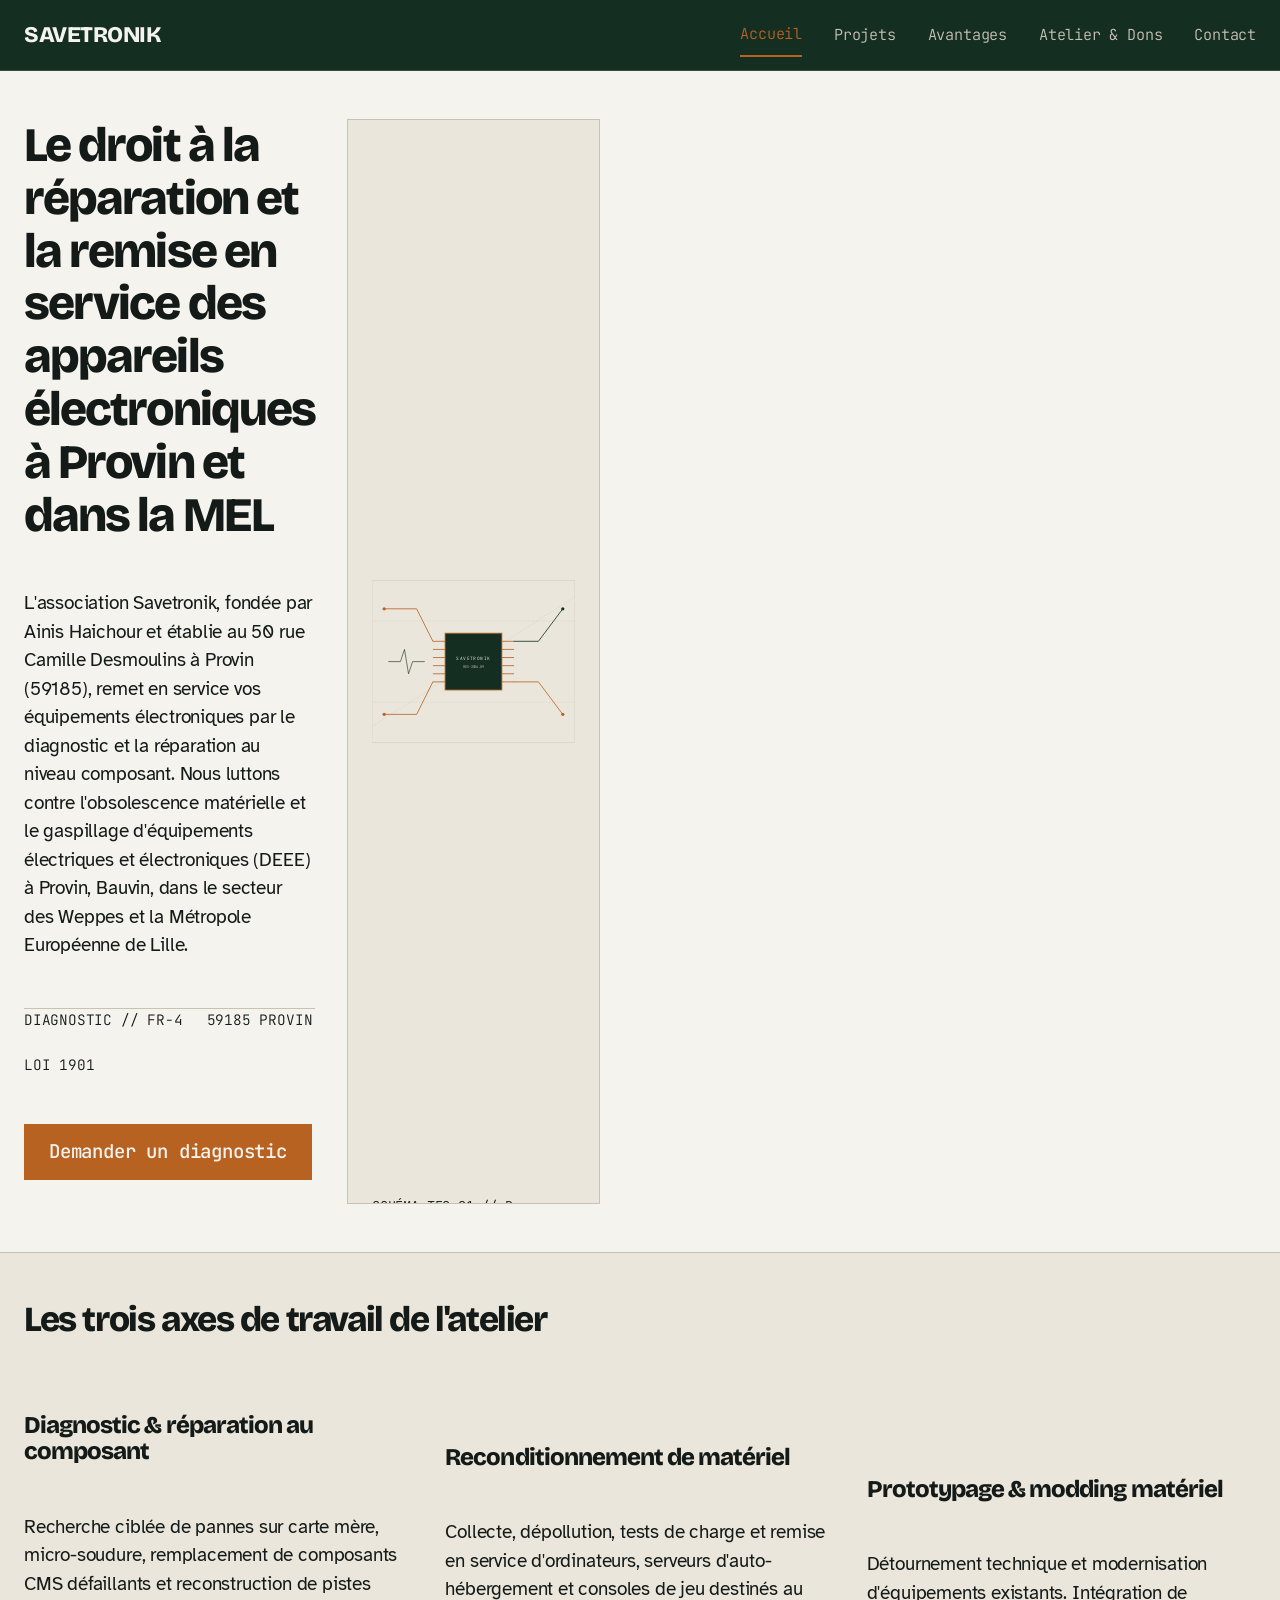
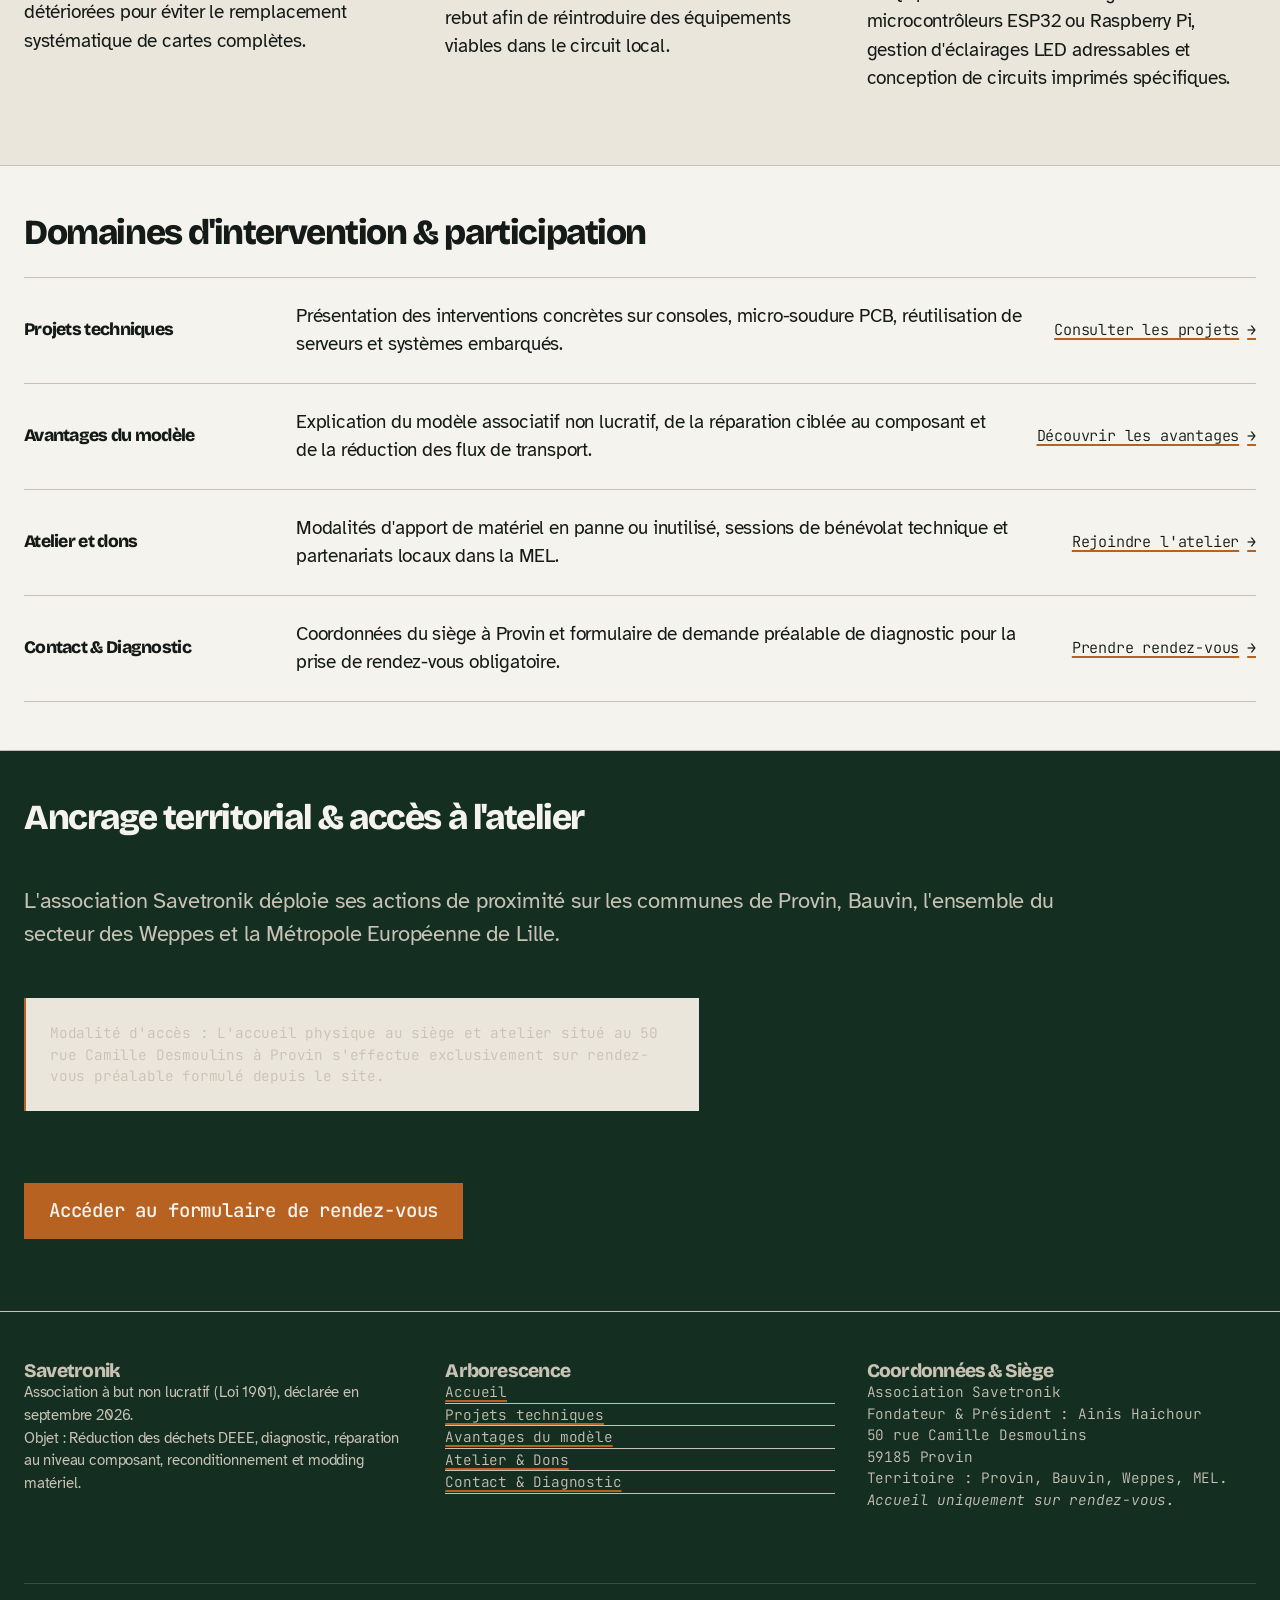
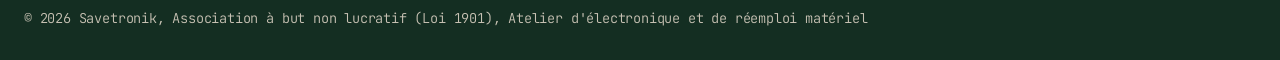
==== index.html @ 6f811284 "Add files via upload" ====
<!DOCTYPE html>
<html lang="fr">
<head>
  <meta charset="UTF-8">
  <meta name="viewport" content="width=device-width, initial-scale=1.0">
  <title>Savetronik — Réparation électronique et réemploi à Provin et dans la MEL</title>
  <meta name="description" content="Association à but non lucratif (Loi 1901) pour la réduction des déchets électroniques, la réparation au composant et le reconditionnement matériel à Provin, Bauvin et dans la MEL.">
  <link rel="stylesheet" href="style.css">
  <style>
    /* Alignement et structure de la section axes */
    .axes-grid {
      display: grid;
      grid-template-columns: 1fr;
      gap: var(--espace-l);
    }
    @media (min-width: 768px) {
      .axes-grid {
        grid-template-columns: 1fr 1fr 1fr;
        align-items: start;
      }
      .axes-grid > div:nth-child(2) {
        margin-top: var(--espace-l);
      }
      .axes-grid > div:nth-child(3) {
        margin-top: calc(var(--espace-l) * 2);
      }
    }

    /* Traitement spécifique de la liste des renvois à 3 colonnes par ligne sur ordinateur */
    .renvois-liste {
      list-style: none;
      padding: 0;
      margin: 0;
    }
    .renvois-ligne {
      display: flex;
      flex-direction: column;
      gap: var(--espace-s);
      padding: var(--espace-m) 0;
      border-bottom: 1px solid var(--couleur-bordure, #C8C2B4);
    }
    .renvois-liste .renvois-ligne:first-child {
      border-top: 1px solid var(--couleur-bordure, #C8C2B4);
    }
    @media (min-width: 768px) {
      .renvois-ligne {
        display: grid;
        grid-template-columns: 240px 1fr auto;
        align-items: center;
        gap: var(--espace-l);
      }
    }
    .renvois-ligne h3 {
      margin: 0;
      font-size: 1.1rem;
    }
    .renvois-ligne p {
      margin: 0;
    }
  </style>
</head>
<body>

  <a href="#contenu-principal" class="visuellement-cache">Aller au contenu principal</a>

  <!-- EN-TÊTE ET NAVIGATION -->
  <header class="entete">
    <div class="conteneur conteneur--large entete__interieur">
      <a href="index.html" class="marque" aria-label="Accueil Savetronik">SAVETRONIK</a>
      <button class="nav-bouton" id="btn-menu" aria-label="Menu de navigation" aria-expanded="false" aria-controls="nav-principale">MENU</button>
      <nav class="nav" id="nav-principale">
        <a href="index.html" aria-current="page">Accueil</a>
        <a href="projets.html">Projets</a>
        <a href="avantages.html">Avantages</a>
        <a href="atelier.html">Atelier &amp; Dons</a>
        <a href="contact.html">Contact</a>
      </nav>
    </div>
  </header>

  <main id="contenu-principal">

    <!-- PREMIER ÉCRAN (HERO ASYMÉTRIQUE) -->
    <section class="section premier-ecran">
      <div class="conteneur conteneur--large colonnes colonnes--asym">
        <div class="pile">
          <h1 class="premier-ecran__titre">Le droit à la réparation et la remise en service des appareils électroniques à Provin et dans la MEL</h1>
          <p class="premier-ecran__texte">
            L'association Savetronik, fondée par Ainis Haichour et établie au 50 rue Camille Desmoulins à Provin (59185), remet en service vos équipements électroniques par le diagnostic et la réparation au niveau composant. Nous luttons contre l'obsolescence matérielle et le gaspillage d'équipements électriques et électroniques (DEEE) à Provin, Bauvin, dans le secteur des Weppes et la Métropole Européenne de Lille.
          </p>
          <div class="reperes">
            <span>DIAGNOSTIC // FR-4</span>
            <span>59185 PROVIN</span>
            <span>LOI 1901</span>
          </div>
          <p style="margin-top: var(--espace-m);">
            <a href="contact.html" class="bouton">Demander un diagnostic</a>
          </p>
        </div>

        <div class="premier-ecran__media">
          <svg viewBox="0 0 500 400" width="100%" height="100%" fill="none" xmlns="http://www.w3.org/2000/svg" role="img" aria-label="Schéma géométrique d'un circuit imprimé FR-4 avec puces et pistes de signal">
            <!-- Arrière-plan grille et substrat -->
            <rect width="500" height="400" fill="#EAE6DC" stroke="#C8C2B4" stroke-width="1"/>
            <line x1="0" y1="360" x2="500" y2="40" stroke="#C8C2B4" stroke-width="1" stroke-dasharray="4 4"/>
            <line x1="0" y1="100" x2="500" y2="100" stroke="#C8C2B4" stroke-width="1" stroke-dasharray="2 2"/>
            <line x1="0" y1="300" x2="500" y2="300" stroke="#C8C2B4" stroke-width="1" stroke-dasharray="2 2"/>
            
            <!-- Composant central -->
            <rect x="180" y="130" width="140" height="140" fill="#142E22" stroke="#B86222" stroke-width="2"/>
            <text x="250" y="195" fill="#F5F3ED" font-family="JetBrains Mono, monospace" font-size="11" text-anchor="middle" letter-spacing="1">SAVETRONIK</text>
            <text x="250" y="215" fill="#C8C2B4" font-family="JetBrains Mono, monospace" font-size="9" text-anchor="middle">REV-2026.09</text>

            <!-- Broches du composant -->
            <line x1="150" y1="150" x2="180" y2="150" stroke="#B86222" stroke-width="2"/>
            <line x1="150" y1="170" x2="180" y2="170" stroke="#B86222" stroke-width="2"/>
            <line x1="150" y1="190" x2="180" y2="190" stroke="#B86222" stroke-width="2"/>
            <line x1="150" y1="210" x2="180" y2="210" stroke="#B86222" stroke-width="2"/>
            <line x1="150" y1="230" x2="180" y2="230" stroke="#B86222" stroke-width="2"/>
            <line x1="150" y1="250" x2="180" y2="250" stroke="#B86222" stroke-width="2"/>

            <line x1="320" y1="150" x2="350" y2="150" stroke="#B86222" stroke-width="2"/>
            <line x1="320" y1="170" x2="350" y2="170" stroke="#B86222" stroke-width="2"/>
            <line x1="320" y1="190" x2="350" y2="190" stroke="#B86222" stroke-width="2"/>
            <line x1="320" y1="210" x2="350" y2="210" stroke="#B86222" stroke-width="2"/>
            <line x1="320" y1="230" x2="350" y2="230" stroke="#B86222" stroke-width="2"/>
            <line x1="320" y1="250" x2="350" y2="250" stroke="#B86222" stroke-width="2"/>

            <!-- Pistes tracées -->
            <path class="piste-svg" d="M 30 70 L 110 70 L 150 150" stroke="#B86222" stroke-width="2" fill="none" stroke-linecap="round"/>
            <path class="piste-svg" d="M 30 330 L 110 330 L 150 250" stroke="#B86222" stroke-width="2" fill="none" stroke-linecap="round"/>
            <path class="piste-svg" d="M 350 150 L 410 150 L 470 70" stroke="#142E22" stroke-width="2" fill="none" stroke-linecap="round"/>
            <path class="piste-svg" d="M 350 250 L 410 250 L 470 330" stroke="#B86222" stroke-width="2" fill="none" stroke-linecap="round"/>

            <!-- Points de test -->
            <circle cx="30" cy="70" r="4" fill="#B86222"/>
            <circle cx="30" cy="330" r="4" fill="#B86222"/>
            <circle cx="470" cy="70" r="4" fill="#142E22"/>
            <circle cx="470" cy="330" r="4" fill="#B86222"/>

            <!-- Signal d'oscilloscope -->
            <path d="M 40 200 L 70 200 L 80 170 L 90 230 L 100 200 L 130 200" stroke="#142E22" stroke-width="1.5" fill="none"/>
          </svg>
          <p class="legende">SCHÉMA TEC-01 // Banc d'atelier et pistes en cuivre sur substrat FR-4</p>
        </div>
      </div>
    </section>

    <!-- SECTION AXES DE TRAVAIL (MISE EN ESCALIER) -->
    <section class="section section--teintee">
      <div class="conteneur conteneur--large">
        <h2 class="titre-section">Les trois axes de travail de l'atelier</h2>
        <div class="axes-grid">
          <div class="pile">
            <h3>Diagnostic &amp; réparation au composant</h3>
            <p>Recherche ciblée de pannes sur carte mère, micro-soudure, remplacement de composants CMS défaillants et reconstruction de pistes détériorées pour éviter le remplacement systématique de cartes complètes.</p>
          </div>
          <div class="pile">
            <h3>Reconditionnement de matériel</h3>
            <p>Collecte, dépollution, tests de charge et remise en service d'ordinateurs, serveurs d'auto-hébergement et consoles de jeu destinés au rebut afin de réintroduire des équipements viables dans le circuit local.</p>
          </div>
          <div class="pile">
            <h3>Prototypage &amp; modding matériel</h3>
            <p>Détournement technique et modernisation d'équipements existants. Intégration de microcontrôleurs ESP32 ou Raspberry Pi, gestion d'éclairages LED adressables et conception de circuits imprimés spécifiques.</p>
          </div>
        </div>
      </div>
    </section>

    <!-- RENVOIS VERS LES PAGES (LISTE À LIGNES SÉPARÉES EN 3 COLONNES SUR DESKTOP) -->
    <section class="section">
      <div class="conteneur conteneur--large">
        <h2 class="titre-section">Domaines d'intervention &amp; participation</h2>
        <ul class="renvois-liste">
          <li class="renvois-ligne">
            <h3>Projets techniques</h3>
            <p>Présentation des interventions concrètes sur consoles, micro-soudure PCB, réutilisation de serveurs et systèmes embarqués.</p>
            <a href="projets.html" class="lien-fleche">Consulter les projets</a>
          </li>
          <li class="renvois-ligne">
            <h3>Avantages du modèle</h3>
            <p>Explication du modèle associatif non lucratif, de la réparation ciblée au composant et de la réduction des flux de transport.</p>
            <a href="avantages.html" class="lien-fleche">Découvrir les avantages</a>
          </li>
          <li class="renvois-ligne">
            <h3>Atelier et dons</h3>
            <p>Modalités d'apport de matériel en panne ou inutilisé, sessions de bénévolat technique et partenariats locaux dans la MEL.</p>
            <a href="atelier.html" class="lien-fleche">Rejoindre l'atelier</a>
          </li>
          <li class="renvois-ligne">
            <h3>Contact &amp; Diagnostic</h3>
            <p>Coordonnées du siège à Provin et formulaire de demande préalable de diagnostic pour la prise de rendez-vous obligatoire.</p>
            <a href="contact.html" class="lien-fleche">Prendre rendez-vous</a>
          </li>
        </ul>
      </div>
    </section>

    <!-- BANDEAU ANCRAGE TERRITORIAL & CTA FINAL -->
    <section class="section section--inverse">
      <div class="conteneur conteneur--large pile">
        <h2 class="titre-section">Ancrage territorial &amp; accès à l'atelier</h2>
        <p class="texte-large">
          L'association Savetronik déploie ses actions de proximité sur les communes de Provin, Bauvin, l'ensemble du secteur des Weppes et la Métropole Européenne de Lille.
        </p>
        <p class="note">
          Modalité d'accès : L'accueil physique au siège et atelier situé au 50 rue Camille Desmoulins à Provin s'effectue exclusivement sur rendez-vous préalable formulé depuis le site.
        </p>
        <p style="margin-top: var(--espace-m);">
          <a href="contact.html" class="bouton">Accéder au formulaire de rendez-vous</a>
        </p>
      </div>
    </section>

  </main>

  <!-- PIED DE PAGE UNIFIÉ -->
  <footer class="pied">
    <div class="conteneur conteneur--large">
      <div class="pied__colonnes">
        <div>
          <h3 style="font-size: 1.2rem; margin-top: 0; margin-bottom: var(--espace-s);">Savetronik</h3>
          <p style="font-size: 0.95rem;">
            Association à but non lucratif (Loi 1901), déclarée en septembre 2026.<br>
            Objet : Réduction des déchets DEEE, diagnostic, réparation au niveau composant, reconditionnement et modding matériel.
          </p>
        </div>
        <div>
          <h3 style="font-size: 1.2rem; margin-top: 0; margin-bottom: var(--espace-s);">Arborescence</h3>
          <ul class="filets" style="font-family: var(--police-mono, monospace); font-size: 0.9rem;">
            <li><a href="index.html">Accueil</a></li>
            <li><a href="projets.html">Projets techniques</a></li>
            <li><a href="avantages.html">Avantages du modèle</a></li>
            <li><a href="atelier.html">Atelier &amp; Dons</a></li>
            <li><a href="contact.html">Contact &amp; Diagnostic</a></li>
          </ul>
        </div>
        <div>
          <h3 style="font-size: 1.2rem; margin-top: 0; margin-bottom: var(--espace-s);">Coordonnées &amp; Siège</h3>
          <p style="font-family: var(--police-mono, monospace); font-size: 0.9rem;">
            Association Savetronik<br>
            Fondateur &amp; Président : Ainis Haichour<br>
            50 rue Camille Desmoulins<br>
            59185 Provin<br>
            Territoire : Provin, Bauvin, Weppes, MEL.<br>
            <em>Accueil uniquement sur rendez-vous.</em>
          </p>
        </div>
      </div>
      <div class="pied__mentions">
        <span>© 2026 Savetronik, Association à but non lucratif (Loi 1901), Atelier d'électronique et de réemploi matériel</span>
      </div>
    </div>
  </footer>

  <script>
    // Interaction du menu mobile
    const btnMenu = document.getElementById('btn-menu');
    const navPrincipale = document.getElementById('nav-principale');

    if (btnMenu && navPrincipale) {
      btnMenu.addEventListener('click', () => {
        const isOpen = navPrincipale.classList.toggle('nav--ouverte');
        btnMenu.setAttribute('aria-expanded', isOpen);
      });
    }
  </script>
</body>
</html>
---- style.css ----
/*
VOCABULAIRE DE CLASSES OBLIGATOIRE :
- Base : body, h1, h2, h3, h4, p, a, ul, ol, img, :focus-visible, ::selection, scrollbar
- Mise en page : .conteneur, .conteneur--large, .section, .section--teintee, .section--inverse, .pile, .colonnes, .colonnes--asym, .colonnes--inverse, .reperes
- En-tête : .entete, .entete__interieur, .marque, .nav, .nav a, .nav a[aria-current="page"], .nav-bouton, .nav--ouverte
- Premier écran : .premier-ecran, .premier-ecran__titre, .premier-ecran__texte, .premier-ecran__media
- Texte : .titre-section, .chapeau, .texte-large, .legende, .note
- Actions : .bouton, .bouton--secondaire, .lien-fleche
- Listes : .renvois, .etapes, .filets, .definitions
- Images : .photo, .photo--large, .photo--etroite, .photo figcaption
- Formulaires : .formulaire, .champ, label, input, select, textarea, .champ__aide, .champ__erreur
- Pied de page : .pied, .pied__colonnes, .credits-photos, .pied__mentions
- Utilitaires : .visuellement-cache, .centre, .sans-marge
*/

@import url('https://fonts.googleapis.com/css2?family=Atkinson+Hyperlegible:ital,wght@0,300;0,400;0,700;1,300;1,400&family=Bricolage+Grotesque:opsz,wght@12..96,400..800&family=JetBrains+Mono:wght@400;500&display=swap');

:root {
  --fond: #F5F3ED;
  --surface: #EAE6DC;
  --bloc-fonce: #142E22;
  --texte: #141A17;
  --texte-secondaire: #C8C2B4;
  --accent: #B86222;
  --accent-survol: #9F4F1A;
  --bordure: #C8C2B4;
  --erreur: #D9534F;
  --inactif: #A09E9E;
  --placeholder: #7A7A7A;

  --police-titre: 'Bricolage Grotesque', 'Helvetica Neue', sans-serif;
  --police-corps: 'Atkinson Hyperlegible', Arial, sans-serif;
  --police-mono: 'JetBrains Mono', 'Courier New', monospace;

  --taille-base: 1.1875rem; /* 19px */
  --h1-taille: clamp(2.2rem, 5vw, 3rem);
  --h2-taille: clamp(1.6rem, 3.5vw, 2.2rem);
  --h3-taille: clamp(1.2rem, 2.5vw, 1.5rem);

  --espace-xs: 0.5rem;
  --espace-m: 1.5rem;
  --espace-l: 2rem;
  --espace-xl: 3rem;

  --ombre-bloc: 0 2px 4px rgba(0, 0, 0, 0.15);
  --transition: 200ms cubic-bezier(0.22, 1, 0.36, 1);
  --transition-signature: 600ms cubic-bezier(0.22, 1, 0.36, 1);
}

/* === RESET ET BASE === */
*, *::before, *::after {
  box-sizing: border-box;
  margin: 0;
  padding: 0;
}

html {
  font-size: 16px;
  scroll-behavior: smooth;
}

body {
  background-color: var(--fond);
  color: var(--texte);
  font-family: var(--police-corps);
  font-size: var(--taille-base);
  font-weight: 300;
  line-height: 1.5;
  letter-spacing: -0.01em;
  min-height: 100vh;
  display: flex;
  flex-direction: column;
  overflow-x: hidden;
}

/* Scrollbar */
::-webkit-scrollbar {
  width: 10px;
}
::-webkit-scrollbar-track {
  background: var(--surface);
}
::-webkit-scrollbar-thumb {
  background: var(--accent);
}

/* Sélection texte */
::selection {
  background-color: var(--accent);
  color: var(--surface);
}

/* Typographies de base */
h1, h2, h3, h4 {
  font-family: var(--police-titre);
  font-weight: 800;
  line-height: 1.1;
  letter-spacing: -0.04em;
  color: currentColor;
  margin-top: var(--espace-xl);
  margin-bottom: var(--espace-m);
}

h1 { font-size: var(--h1-taille); }
h2 { font-size: var(--h2-taille); }
h3 { font-size: var(--h3-taille); }
h4 { font-size: 1.1rem; }

p {
  max-width: 75ch;
  margin-bottom: var(--espace-m);
}

strong, b {
  font-weight: 300; /* Pas de gras selon la consigne */
}

a {
  color: var(--texte);
  text-decoration: underline;
  text-decoration-color: var(--accent);
  text-decoration-thickness: 2px;
  text-underline-offset: 3px;
  transition: color var(--transition);
  cursor: pointer;
}

a:hover {
  color: var(--accent);
}

:focus-visible {
  outline: 2px solid var(--accent);
  outline-offset: 2px;
}

ul, ol {
  list-style: none;
}

img {
  max-width: 100%;
  height: auto;
  display: block;
}

/* === MISE EN PAGE === */
.conteneur {
  width: 100%;
  max-width: 1100px;
  margin-left: auto;
  margin-right: auto;
  padding-left: var(--espace-m);
  padding-right: var(--espace-m);
}

.conteneur--large {
  max-width: 1300px;
}

.section {
  padding-top: var(--espace-xl);
  padding-bottom: var(--espace-xl);
  border-bottom: 1px solid var(--bordure);
}

.section--teintee {
  background-color: var(--surface);
}

.section--inverse {
  background-color: var(--bloc-fonce);
  color: var(--texte-secondaire);
  box-shadow: var(--ombre-bloc);
  border-bottom: none;
}

.section--inverse h1, 
.section--inverse h2, 
.section--inverse h3, 
.section--inverse a {
  color: var(--fond);
}

.pile {
  display: flex;
  flex-direction: column;
  gap: var(--espace-m);
}

.colonnes {
  display: grid;
  grid-template-columns: 1fr;
  gap: var(--espace-l);
}

@media (min-width: 768px) {
  .colonnes {
    grid-template-columns: repeat(2, minmax(0, 1fr));
  }
  
  .colonnes--asym {
    grid-template-columns: 5fr 7fr;
  }
  
  .colonnes--inverse > *:first-child {
    order: 2;
  }
  .colonnes--inverse > *:last-child {
    order: 1;
  }
}

.reperes {
  display: flex;
  flex-wrap: wrap;
  gap: var(--espace-m);
  padding-top: var(--espace-s);
  border-top: 1px solid var(--bordure);
  font-family: var(--police-mono);
  font-size: 0.9rem;
}

/* === EN-TÊTE ET NAV === */
.entete {
  background-color: var(--bloc-fonce);
  color: var(--texte-secondaire);
  position: sticky;
  top: 0;
  z-index: 100;
  border-bottom: 1px solid rgba(200, 194, 180, 0.2);
}

.entete__interieur {
  display: flex;
  align-items: center;
  justify-content: space-between;
  min-height: 70px;
}

.marque {
  font-family: var(--police-titre);
  font-weight: 800;
  font-size: 1.4rem;
  color: var(--fond);
  text-decoration: none;
  letter-spacing: -0.02em;
}

.marque:hover {
  color: var(--accent);
}

.nav {
  display: flex;
  gap: var(--espace-l);
}

.nav a {
  color: var(--texte-secondaire);
  text-decoration: none;
  font-family: var(--police-mono);
  font-size: 0.95rem;
  padding: var(--espace-xs) 0;
  min-height: 44px;
  display: inline-flex;
  align-items: center;
}

.nav a:hover,
.nav a[aria-current="page"] {
  color: var(--accent);
  border-bottom: 2px solid var(--accent);
}

.nav-bouton {
  display: none;
  background: transparent;
  border: 1px solid var(--texte-secondaire);
  color: var(--texte-secondaire);
  padding: var(--espace-xs) var(--espace-m);
  min-height: 44px;
  min-width: 44px;
  font-family: var(--police-mono);
  cursor: pointer;
}

@media (max-width: 767px) {
  .nav-bouton {
    display: block;
  }
  .nav {
    display: none;
    position: absolute;
    top: 100%;
    left: 0;
    width: 100%;
    background-color: var(--bloc-fonce);
    flex-direction: column;
    padding: var(--espace-m);
    border-bottom: 1px solid var(--bordure);
  }
  .nav--ouverte {
    display: flex;
  }
}

/* === PREMIER ÉCRAN (HERO) === */
.premier-ecran {
  padding-top: var(--espace-xl);
  padding-bottom: var(--espace-xl);
  background-color: var(--fond);
  display: grid;
  grid-template-columns: 1fr;
  gap: var(--espace-l);
  align-items: start;
}

@media (min-width: 768px) {
  .premier-ecran {
    grid-template-columns: 6fr 6fr;
  }
}

.premier-ecran__titre {
  font-size: var(--h1-taille);
  margin-top: 0;
}

.premier-ecran__texte {
  font-size: var(--taille-base);
}

.premier-ecran__media {
  position: relative;
  border: 1px solid var(--bordure);
  background-color: var(--surface);
  padding: var(--espace-m);
  overflow: hidden;
}

/* SVG Circuit Trace Animation */
.piste-svg {
  stroke-dasharray: 400;
  stroke-dashoffset: 0;
  transition: stroke-dashoffset var(--transition-signature);
}

.premier-ecran:hover .piste-svg,
.bouton:hover ~ .premier-ecran__media .piste-svg {
  stroke-dashoffset: -150;
}

/* === TEXTE STYLES === */
.titre-section {
  font-size: var(--h2-taille);
  margin-top: 0;
}

.chapeau {
  font-size: 1.25rem;
  line-height: 1.4;
}

.texte-large {
  font-size: 1.35rem;
}

.legende {
  font-family: var(--police-mono);
  font-size: 0.85rem;
  color: var(--texte);
  margin-top: var(--espace-xs);
}

.note {
  font-family: var(--police-mono);
  font-size: 0.9rem;
  padding: var(--espace-m);
  background-color: var(--surface);
  border-left: 2px solid var(--accent);
}

/* === ACTIONS ET BOUTONS === */
.bouton {
  display: inline-flex;
  align-items: center;
  justify-content: center;
  background-color: var(--accent);
  color: var(--fond);
  font-family: var(--police-mono);
  font-weight: 500;
  padding: 0.8rem var(--espace-m);
  text-decoration: none;
  border: 1px solid var(--accent);
  min-height: 44px;
  min-width: 44px;
  transition: background-color var(--transition), border-color var(--transition);
  cursor: pointer;
}

.bouton:hover {
  background-color: var(--accent-survol);
  border-color: var(--accent-survol);
  color: var(--fond);
}

.bouton:disabled {
  background-color: var(--inactif);
  border-color: var(--inactif);
  cursor: not-allowed;
}

.bouton--secondaire {
  background-color: transparent;
  color: var(--texte);
  border-color: var(--bordure);
}

.bouton--secondaire:hover {
  background-color: var(--surface);
  color: var(--texte);
  border-color: var(--texte);
}

.lien-fleche {
  font-family: var(--police-mono);
  font-size: 0.95rem;
  display: inline-flex;
  align-items: center;
  gap: var(--espace-xs);
}

.lien-fleche::after {
  content: "→";
  transition: transform var(--transition);
}

.lien-fleche:hover::after {
  transform: translateX(4px);
}

/* === LISTES === */
.renvois {
  display: flex;
  flex-direction: column;
}

.renvois li {
  border-bottom: 1px solid var(--bordure);
  padding: var(--espace-m) 0;
  display: grid;
  grid-template-columns: 1fr;
  gap: var(--espace-s);
  transition: background-color var(--transition);
}

.renvois li:hover {
  background-color: rgba(234, 230, 220, 0.4);
}

@media (min-width: 768px) {
  .renvois li {
    grid-template-columns: 3fr 6fr 3fr;
    align-items: center;
  }
}

.etapes {
  counter-reset: etapes-compteur;
}

.etapes li {
  counter-increment: etapes-compteur;
  position: relative;
  padding-left: 3rem;
  margin-bottom: var(--espace-l);
}

.etapes li::before {
  content: counter(etapes-compteur, decimal-leading-zero);
  position: absolute;
  left: 0;
  top: 0;
  font-family: var(--police-mono);
  font-size: 1.2rem;
  color: var(--accent);
}

.filets li {
  border-bottom: 1px solid var(--bordure);
  padding: var(--espace-s) 0;
}

.definitions {
  display: grid;
  grid-template-columns: 1fr;
  gap: var(--espace-s);
}

@media (min-width: 768px) {
  .definitions {
    grid-template-columns: 4fr 8fr;
  }
  .definitions dt {
    font-family: var(--police-mono);
    border-top: 1px solid var(--bordure);
    padding-top: var(--espace-s);
  }
  .definitions dd {
    border-top: 1px solid var(--bordure);
    padding-top: var(--espace-s);
    margin-bottom: var(--espace-m);
  }
}

/* === IMAGES ET FIGURES === */
.photo {
  margin: 0;
  border: 1px solid var(--bordure);
  background-color: var(--surface);
}

.photo img {
  width: 100%;
  aspect-ratio: 3/2;
  object-fit: cover;
}

.photo--large img {
  aspect-ratio: 16/9;
}

.photo--etroite img {
  aspect-ratio: 4/5;
}

.photo figcaption {
  font-family: var(--police-mono);
  font-size: 0.85rem;
  padding: var(--espace-xs) var(--espace-s);
  border-top: 1px solid var(--bordure);
  background-color: var(--fond);
}

/* === FORMULAIRES === */
.formulaire {
  display: flex;
  flex-direction: column;
  gap: var(--espace-m);
}

.champ {
  display: flex;
  flex-direction: column;
  gap: var(--espace-xs);
}

label {
  font-family: var(--police-mono);
  font-size: 0.9rem;
}

input, select, textarea {
  font-family: var(--police-corps);
  font-size: var(--taille-base);
  padding: 0.8rem;
  background-color: var(--surface);
  border: 1px solid var(--bordure);
  color: var(--texte);
  min-height: 44px;
  border-radius: 0;
  appearance: none;
}

input::placeholder, textarea::placeholder {
  color: var(--placeholder);
}

input:hover, select:hover, textarea:hover {
  border-color: var(--texte);
}

input:focus-visible, select:focus-visible, textarea:focus-visible {
  border-color: var(--accent);
  outline: 2px solid var(--accent);
}

input:disabled, select:disabled, textarea:disabled {
  background-color: var(--inactif);
  cursor: not-allowed;
}

input:invalid:user-invalid, textarea:invalid:user-invalid {
  border-color: var(--erreur);
}

.champ__aide {
  font-size: 0.85rem;
  color: var(--placeholder);
}

.champ__erreur {
  font-family: var(--police-mono);
  font-size: 0.85rem;
  color: var(--erreur);
}

/* Message de confirmation du formulaire */
.formulaire__confirmation {
  background-color: var(--accent);
  color: var(--fond);
  padding: var(--espace-m);
  font-family: var(--police-mono);
  margin-top: var(--espace-m);
}

/* === PIED DE PAGE === */
.pied {
  background-color: var(--bloc-fonce);
  color: var(--texte-secondaire);
  padding-top: var(--espace-xl);
  padding-bottom: var(--espace-l);
  margin-top: auto;
  border-top: 1px solid var(--bordure);
}

.pied a {
  color: var(--texte-secondaire);
}

.pied a:hover {
  color: var(--accent);
}

.pied__colonnes {
  display: grid;
  grid-template-columns: 1fr;
  gap: var(--espace-l);
  margin-bottom: var(--espace-xl);
}

@media (min-width: 768px) {
  .pied__colonnes {
    grid-template-columns: 4fr 4fr 4fr;
  }
}

.credits-photos {
  font-family: var(--police-mono);
  font-size: 0.8rem;
  opacity: 0.7;
}

.pied__mentions {
  border-top: 1px solid rgba(200, 194, 180, 0.2);
  padding-top: var(--espace-m);
  font-family: var(--police-mono);
  font-size: 0.85rem;
  display: flex;
  justify-content: space-between;
  flex-wrap: wrap;
  gap: var(--espace-s);
}

/* === UTILITAIRES === */
.visuellement-cache {
  position: absolute;
  width: 1px;
  height: 1px;
  padding: 0;
  margin: -1px;
  overflow: hidden;
  clip: rect(0, 0, 0, 0);
  white-space: nowrap;
  border: 0;
}

.centre {
  text-align: center;
}

.sans-marge {
  margin: 0 !important;
}

/* === PREFERS REDUCED MOTION === */
@media (prefers-reduced-motion: reduce) {
  *, *::before, *::after {
    animation-duration: 0.01ms !important;
    animation-iteration-count: 1 !important;
    transition-duration: 0.01ms !important;
    scroll-behavior: auto !important;
  }
  .piste-svg {
    transition: none;
  }
}
html { background: var(--fond); }
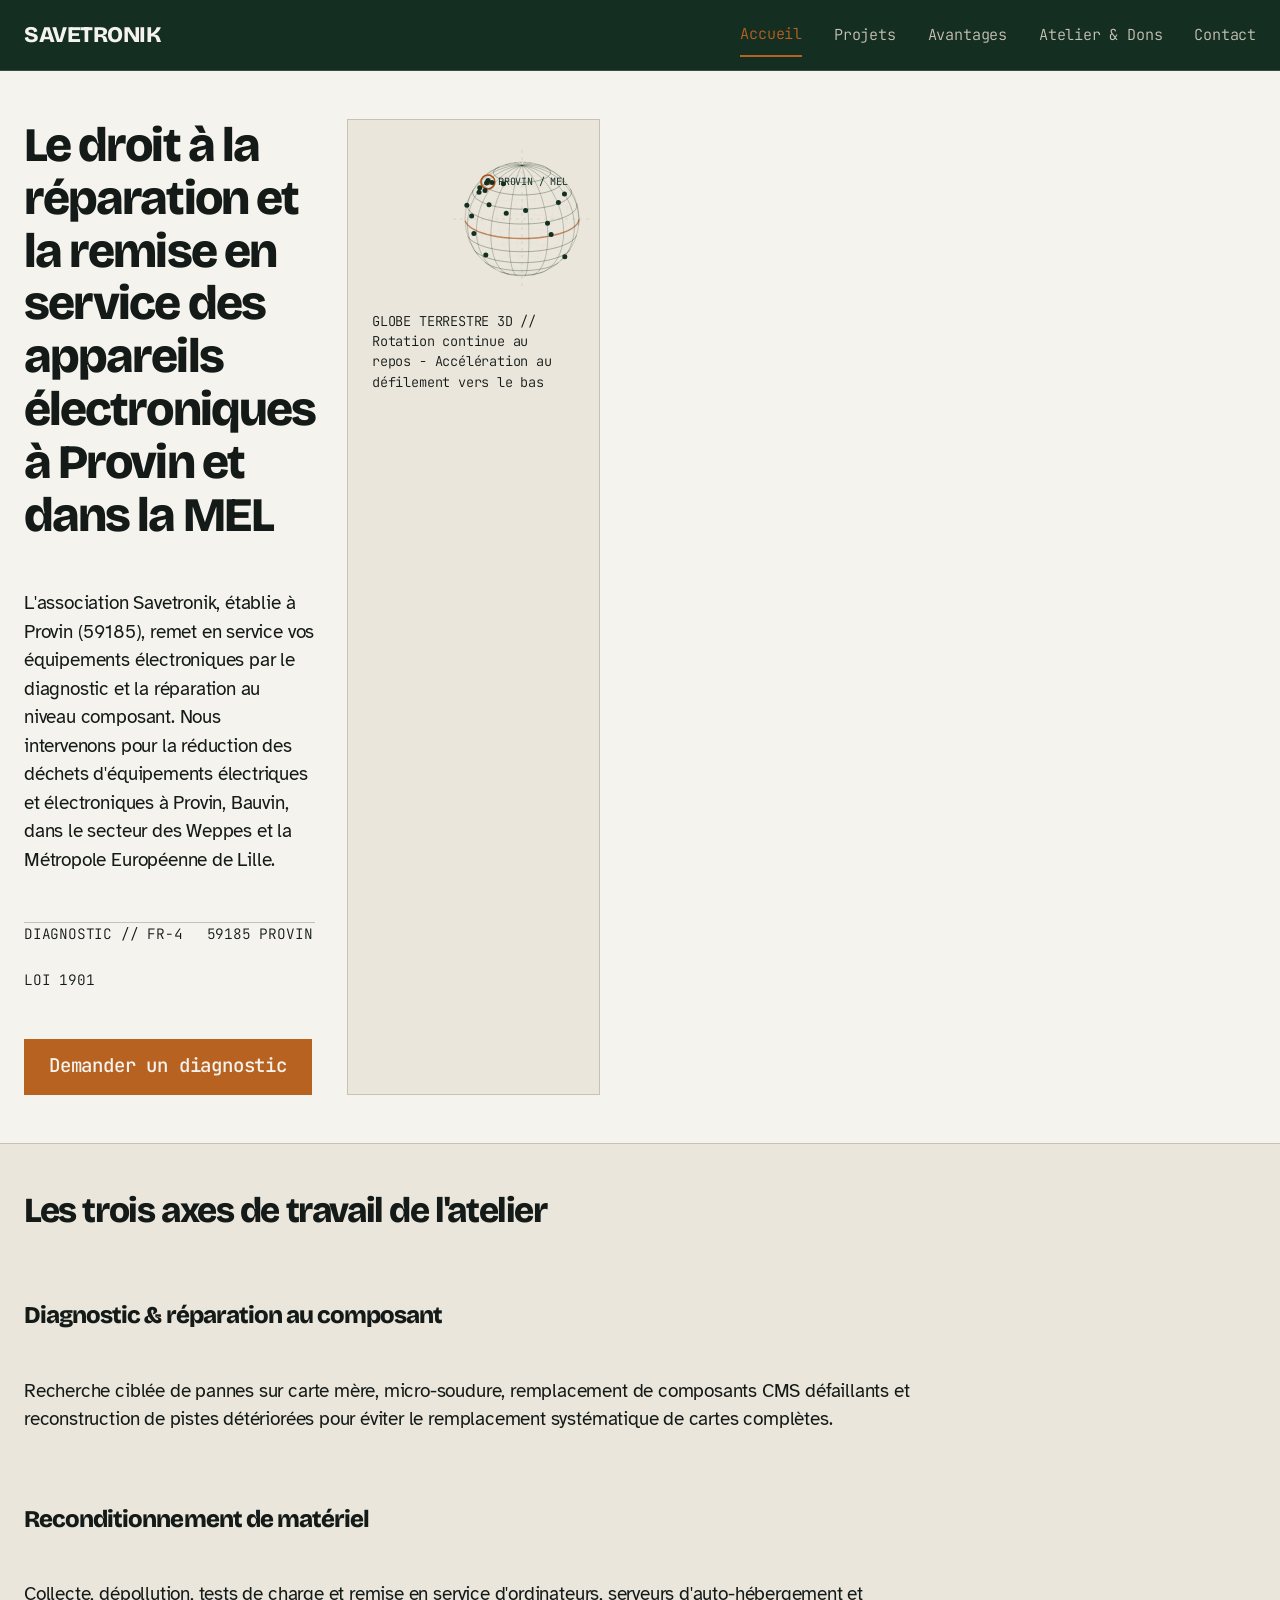
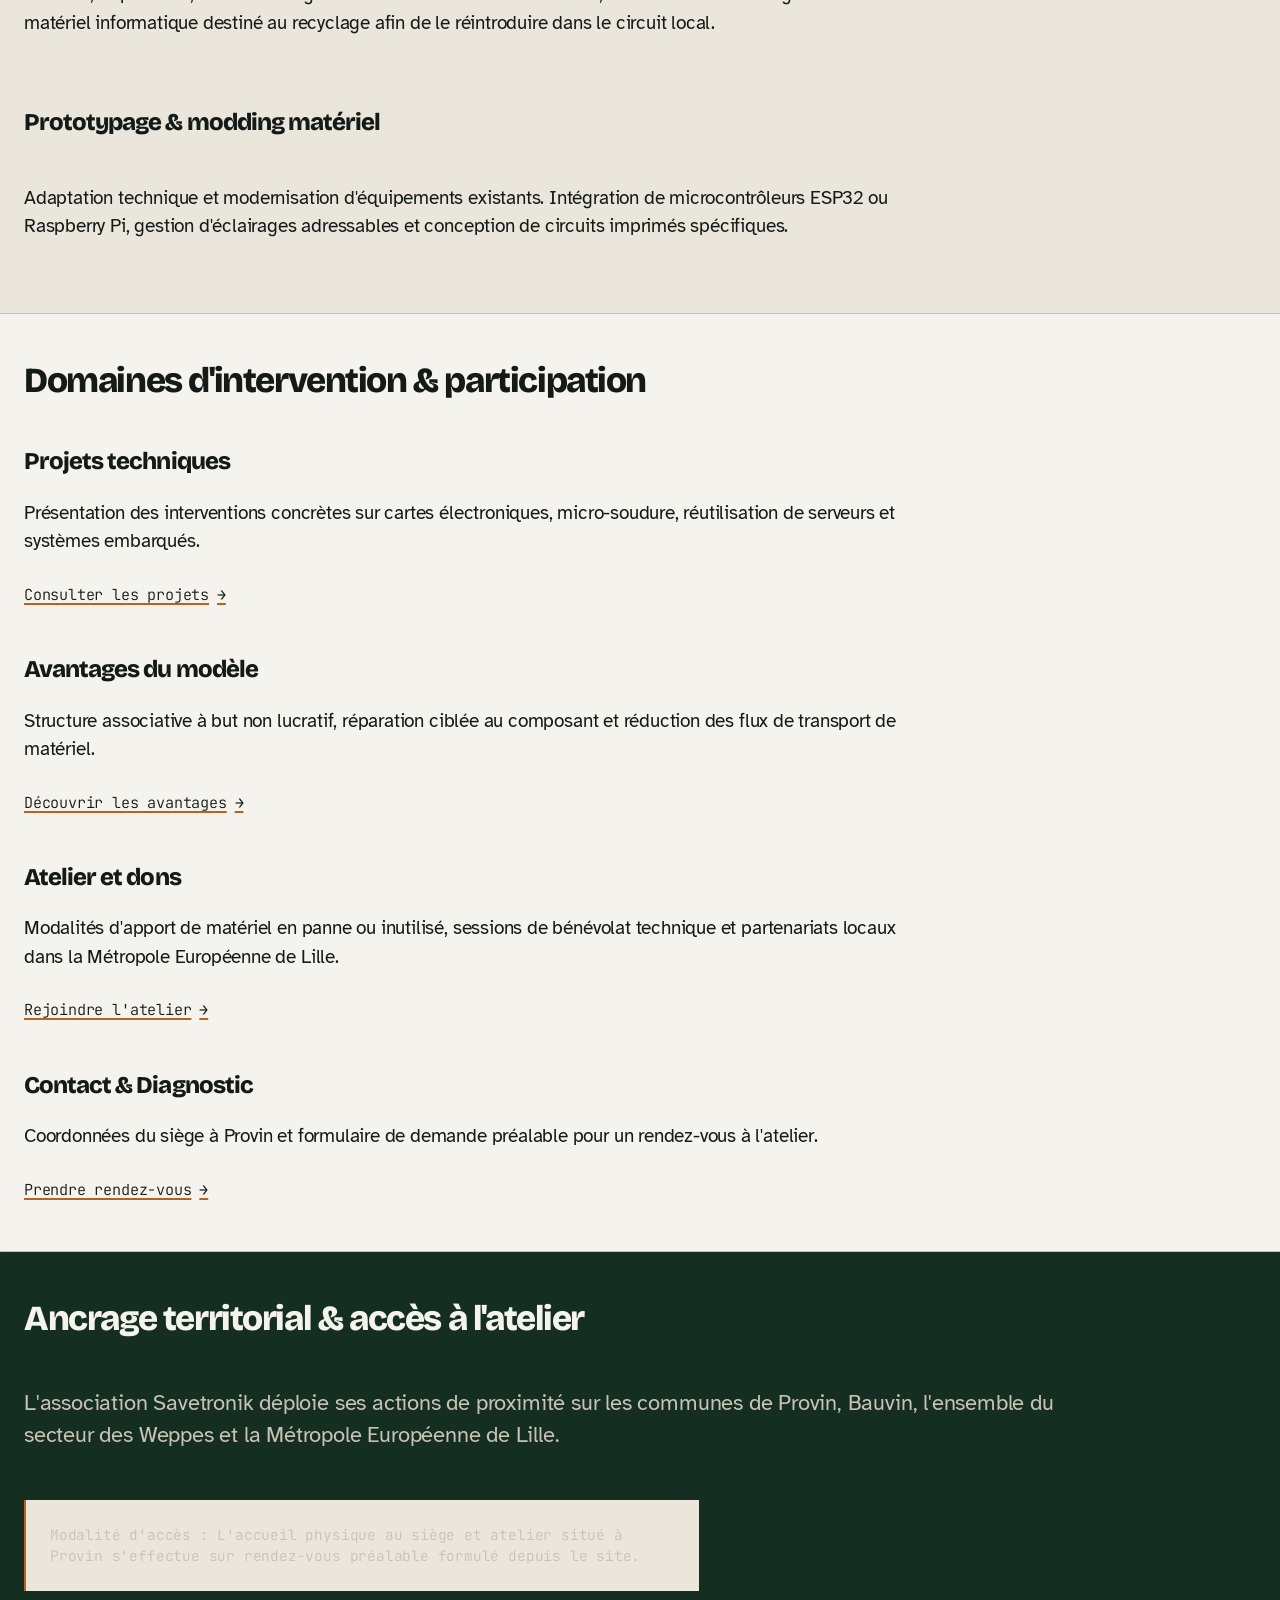
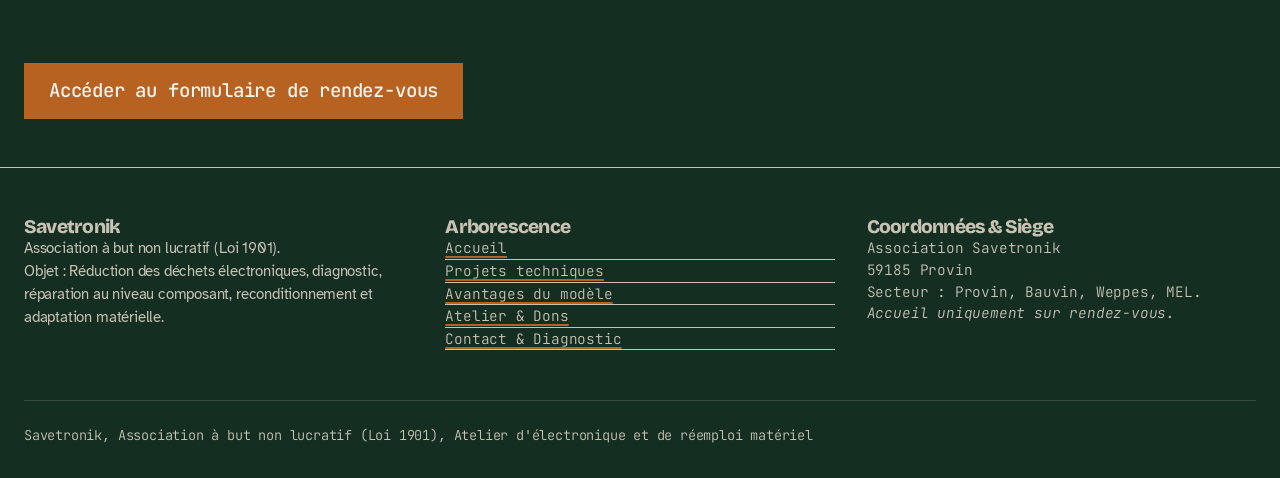
==== commit 189b0e82: "Update index.html" ====
--- a/index.html
+++ b/index.html
@@ -3,67 +3,14 @@
 <head>
   <meta charset="UTF-8">
   <meta name="viewport" content="width=device-width, initial-scale=1.0">
-  <title>Savetronik — Réparation électronique et réemploi à Provin et dans la MEL</title>
-  <meta name="description" content="Association à but non lucratif (Loi 1901) pour la réduction des déchets électroniques, la réparation au composant et le reconditionnement matériel à Provin, Bauvin et dans la MEL.">
+  <title>Savetronik - Réparation électronique et réemploi à Provin et dans la MEL</title>
+  <meta name="description" content="Association à but non lucratif pour la réduction des déchets électroniques, la réparation au composant et le reconditionnement matériel à Provin, Bauvin et dans la Métropole Européenne de Lille.">
   <link rel="stylesheet" href="style.css">
-  <style>
-    /* Alignement et structure de la section axes */
-    .axes-grid {
-      display: grid;
-      grid-template-columns: 1fr;
-      gap: var(--espace-l);
-    }
-    @media (min-width: 768px) {
-      .axes-grid {
-        grid-template-columns: 1fr 1fr 1fr;
-        align-items: start;
-      }
-      .axes-grid > div:nth-child(2) {
-        margin-top: var(--espace-l);
-      }
-      .axes-grid > div:nth-child(3) {
-        margin-top: calc(var(--espace-l) * 2);
-      }
-    }
-
-    /* Traitement spécifique de la liste des renvois à 3 colonnes par ligne sur ordinateur */
-    .renvois-liste {
-      list-style: none;
-      padding: 0;
-      margin: 0;
-    }
-    .renvois-ligne {
-      display: flex;
-      flex-direction: column;
-      gap: var(--espace-s);
-      padding: var(--espace-m) 0;
-      border-bottom: 1px solid var(--couleur-bordure, #C8C2B4);
-    }
-    .renvois-liste .renvois-ligne:first-child {
-      border-top: 1px solid var(--couleur-bordure, #C8C2B4);
-    }
-    @media (min-width: 768px) {
-      .renvois-ligne {
-        display: grid;
-        grid-template-columns: 240px 1fr auto;
-        align-items: center;
-        gap: var(--espace-l);
-      }
-    }
-    .renvois-ligne h3 {
-      margin: 0;
-      font-size: 1.1rem;
-    }
-    .renvois-ligne p {
-      margin: 0;
-    }
-  </style>
 </head>
 <body>
 
   <a href="#contenu-principal" class="visuellement-cache">Aller au contenu principal</a>
 
-  <!-- EN-TÊTE ET NAVIGATION -->
   <header class="entete">
     <div class="conteneur conteneur--large entete__interieur">
       <a href="index.html" class="marque" aria-label="Accueil Savetronik">SAVETRONIK</a>
@@ -80,73 +27,30 @@
 
   <main id="contenu-principal">
 
-    <!-- PREMIER ÉCRAN (HERO ASYMÉTRIQUE) -->
     <section class="section premier-ecran">
       <div class="conteneur conteneur--large colonnes colonnes--asym">
         <div class="pile">
           <h1 class="premier-ecran__titre">Le droit à la réparation et la remise en service des appareils électroniques à Provin et dans la MEL</h1>
           <p class="premier-ecran__texte">
-            L'association Savetronik, fondée par Ainis Haichour et établie au 50 rue Camille Desmoulins à Provin (59185), remet en service vos équipements électroniques par le diagnostic et la réparation au niveau composant. Nous luttons contre l'obsolescence matérielle et le gaspillage d'équipements électriques et électroniques (DEEE) à Provin, Bauvin, dans le secteur des Weppes et la Métropole Européenne de Lille.
+            L'association Savetronik, établie à Provin (59185), remet en service vos équipements électroniques par le diagnostic et la réparation au niveau composant. Nous intervenons pour la réduction des déchets d'équipements électriques et électroniques à Provin, Bauvin, dans le secteur des Weppes et la Métropole Européenne de Lille.
           </p>
           <div class="reperes">
             <span>DIAGNOSTIC // FR-4</span>
             <span>59185 PROVIN</span>
             <span>LOI 1901</span>
           </div>
-          <p style="margin-top: var(--espace-m);">
+          <p style="margin-top: var(--espace-m); margin-bottom: 0;">
             <a href="contact.html" class="bouton">Demander un diagnostic</a>
           </p>
         </div>
 
         <div class="premier-ecran__media">
-          <svg viewBox="0 0 500 400" width="100%" height="100%" fill="none" xmlns="http://www.w3.org/2000/svg" role="img" aria-label="Schéma géométrique d'un circuit imprimé FR-4 avec puces et pistes de signal">
-            <!-- Arrière-plan grille et substrat -->
-            <rect width="500" height="400" fill="#EAE6DC" stroke="#C8C2B4" stroke-width="1"/>
-            <line x1="0" y1="360" x2="500" y2="40" stroke="#C8C2B4" stroke-width="1" stroke-dasharray="4 4"/>
-            <line x1="0" y1="100" x2="500" y2="100" stroke="#C8C2B4" stroke-width="1" stroke-dasharray="2 2"/>
-            <line x1="0" y1="300" x2="500" y2="300" stroke="#C8C2B4" stroke-width="1" stroke-dasharray="2 2"/>
-            
-            <!-- Composant central -->
-            <rect x="180" y="130" width="140" height="140" fill="#142E22" stroke="#B86222" stroke-width="2"/>
-            <text x="250" y="195" fill="#F5F3ED" font-family="JetBrains Mono, monospace" font-size="11" text-anchor="middle" letter-spacing="1">SAVETRONIK</text>
-            <text x="250" y="215" fill="#C8C2B4" font-family="JetBrains Mono, monospace" font-size="9" text-anchor="middle">REV-2026.09</text>
-
-            <!-- Broches du composant -->
-            <line x1="150" y1="150" x2="180" y2="150" stroke="#B86222" stroke-width="2"/>
-            <line x1="150" y1="170" x2="180" y2="170" stroke="#B86222" stroke-width="2"/>
-            <line x1="150" y1="190" x2="180" y2="190" stroke="#B86222" stroke-width="2"/>
-            <line x1="150" y1="210" x2="180" y2="210" stroke="#B86222" stroke-width="2"/>
-            <line x1="150" y1="230" x2="180" y2="230" stroke="#B86222" stroke-width="2"/>
-            <line x1="150" y1="250" x2="180" y2="250" stroke="#B86222" stroke-width="2"/>
-
-            <line x1="320" y1="150" x2="350" y2="150" stroke="#B86222" stroke-width="2"/>
-            <line x1="320" y1="170" x2="350" y2="170" stroke="#B86222" stroke-width="2"/>
-            <line x1="320" y1="190" x2="350" y2="190" stroke="#B86222" stroke-width="2"/>
-            <line x1="320" y1="210" x2="350" y2="210" stroke="#B86222" stroke-width="2"/>
-            <line x1="320" y1="230" x2="350" y2="230" stroke="#B86222" stroke-width="2"/>
-            <line x1="320" y1="250" x2="350" y2="250" stroke="#B86222" stroke-width="2"/>
-
-            <!-- Pistes tracées -->
-            <path class="piste-svg" d="M 30 70 L 110 70 L 150 150" stroke="#B86222" stroke-width="2" fill="none" stroke-linecap="round"/>
-            <path class="piste-svg" d="M 30 330 L 110 330 L 150 250" stroke="#B86222" stroke-width="2" fill="none" stroke-linecap="round"/>
-            <path class="piste-svg" d="M 350 150 L 410 150 L 470 70" stroke="#142E22" stroke-width="2" fill="none" stroke-linecap="round"/>
-            <path class="piste-svg" d="M 350 250 L 410 250 L 470 330" stroke="#B86222" stroke-width="2" fill="none" stroke-linecap="round"/>
-
-            <!-- Points de test -->
-            <circle cx="30" cy="70" r="4" fill="#B86222"/>
-            <circle cx="30" cy="330" r="4" fill="#B86222"/>
-            <circle cx="470" cy="70" r="4" fill="#142E22"/>
-            <circle cx="470" cy="330" r="4" fill="#B86222"/>
-
-            <!-- Signal d'oscilloscope -->
-            <path d="M 40 200 L 70 200 L 80 170 L 90 230 L 100 200 L 130 200" stroke="#142E22" stroke-width="1.5" fill="none"/>
-          </svg>
-          <p class="legende">SCHÉMA TEC-01 // Banc d'atelier et pistes en cuivre sur substrat FR-4</p>
+          <canvas id="globe-3d" aria-label="Globe 3D filaire de la Terre tournant doucement au repos et plus vite lors du défilement vers le bas"></canvas>
+          <p class="legende">GLOBE TERRESTRE 3D // Rotation continue au repos - Accélération au défilement vers le bas</p>
         </div>
       </div>
     </section>
 
-    <!-- SECTION AXES DE TRAVAIL (MISE EN ESCALIER) -->
     <section class="section section--teintee">
       <div class="conteneur conteneur--large">
         <h2 class="titre-section">Les trois axes de travail de l'atelier</h2>
@@ -157,46 +61,44 @@
           </div>
           <div class="pile">
             <h3>Reconditionnement de matériel</h3>
-            <p>Collecte, dépollution, tests de charge et remise en service d'ordinateurs, serveurs d'auto-hébergement et consoles de jeu destinés au rebut afin de réintroduire des équipements viables dans le circuit local.</p>
+            <p>Collecte, dépollution, tests de charge et remise en service d'ordinateurs, serveurs d'auto-hébergement et matériel informatique destiné au recyclage afin de le réintroduire dans le circuit local.</p>
           </div>
           <div class="pile">
             <h3>Prototypage &amp; modding matériel</h3>
-            <p>Détournement technique et modernisation d'équipements existants. Intégration de microcontrôleurs ESP32 ou Raspberry Pi, gestion d'éclairages LED adressables et conception de circuits imprimés spécifiques.</p>
+            <p>Adaptation technique et modernisation d'équipements existants. Intégration de microcontrôleurs ESP32 ou Raspberry Pi, gestion d'éclairages adressables et conception de circuits imprimés spécifiques.</p>
           </div>
         </div>
       </div>
     </section>
 
-    <!-- RENVOIS VERS LES PAGES (LISTE À LIGNES SÉPARÉES EN 3 COLONNES SUR DESKTOP) -->
     <section class="section">
       <div class="conteneur conteneur--large">
         <h2 class="titre-section">Domaines d'intervention &amp; participation</h2>
         <ul class="renvois-liste">
           <li class="renvois-ligne">
             <h3>Projets techniques</h3>
-            <p>Présentation des interventions concrètes sur consoles, micro-soudure PCB, réutilisation de serveurs et systèmes embarqués.</p>
+            <p>Présentation des interventions concrètes sur cartes électroniques, micro-soudure, réutilisation de serveurs et systèmes embarqués.</p>
             <a href="projets.html" class="lien-fleche">Consulter les projets</a>
           </li>
           <li class="renvois-ligne">
             <h3>Avantages du modèle</h3>
-            <p>Explication du modèle associatif non lucratif, de la réparation ciblée au composant et de la réduction des flux de transport.</p>
+            <p>Structure associative à but non lucratif, réparation ciblée au composant et réduction des flux de transport de matériel.</p>
             <a href="avantages.html" class="lien-fleche">Découvrir les avantages</a>
           </li>
           <li class="renvois-ligne">
             <h3>Atelier et dons</h3>
-            <p>Modalités d'apport de matériel en panne ou inutilisé, sessions de bénévolat technique et partenariats locaux dans la MEL.</p>
+            <p>Modalités d'apport de matériel en panne ou inutilisé, sessions de bénévolat technique et partenariats locaux dans la Métropole Européenne de Lille.</p>
             <a href="atelier.html" class="lien-fleche">Rejoindre l'atelier</a>
           </li>
           <li class="renvois-ligne">
             <h3>Contact &amp; Diagnostic</h3>
-            <p>Coordonnées du siège à Provin et formulaire de demande préalable de diagnostic pour la prise de rendez-vous obligatoire.</p>
+            <p>Coordonnées du siège à Provin et formulaire de demande préalable pour un rendez-vous à l'atelier.</p>
             <a href="contact.html" class="lien-fleche">Prendre rendez-vous</a>
           </li>
         </ul>
       </div>
     </section>
 
-    <!-- BANDEAU ANCRAGE TERRITORIAL & CTA FINAL -->
     <section class="section section--inverse">
       <div class="conteneur conteneur--large pile">
         <h2 class="titre-section">Ancrage territorial &amp; accès à l'atelier</h2>
@@ -204,9 +106,9 @@
           L'association Savetronik déploie ses actions de proximité sur les communes de Provin, Bauvin, l'ensemble du secteur des Weppes et la Métropole Européenne de Lille.
         </p>
         <p class="note">
-          Modalité d'accès : L'accueil physique au siège et atelier situé au 50 rue Camille Desmoulins à Provin s'effectue exclusivement sur rendez-vous préalable formulé depuis le site.
+          Modalité d'accès : L'accueil physique au siège et atelier situé à Provin s'effectue sur rendez-vous préalable formulé depuis le site.
         </p>
-        <p style="margin-top: var(--espace-m);">
+        <p style="margin-top: var(--espace-m); margin-bottom: 0;">
           <a href="contact.html" class="bouton">Accéder au formulaire de rendez-vous</a>
         </p>
       </div>
@@ -214,20 +116,19 @@
 
   </main>
 
-  <!-- PIED DE PAGE UNIFIÉ -->
   <footer class="pied">
     <div class="conteneur conteneur--large">
       <div class="pied__colonnes">
         <div>
           <h3 style="font-size: 1.2rem; margin-top: 0; margin-bottom: var(--espace-s);">Savetronik</h3>
           <p style="font-size: 0.95rem;">
-            Association à but non lucratif (Loi 1901), déclarée en septembre 2026.<br>
-            Objet : Réduction des déchets DEEE, diagnostic, réparation au niveau composant, reconditionnement et modding matériel.
+            Association à but non lucratif (Loi 1901).<br>
+            Objet : Réduction des déchets électroniques, diagnostic, réparation au niveau composant, reconditionnement et adaptation matérielle.
           </p>
         </div>
         <div>
           <h3 style="font-size: 1.2rem; margin-top: 0; margin-bottom: var(--espace-s);">Arborescence</h3>
-          <ul class="filets" style="font-family: var(--police-mono, monospace); font-size: 0.9rem;">
+          <ul class="filets" style="font-family: var(--police-mono); font-size: 0.9rem;">
             <li><a href="index.html">Accueil</a></li>
             <li><a href="projets.html">Projets techniques</a></li>
             <li><a href="avantages.html">Avantages du modèle</a></li>
@@ -237,24 +138,21 @@
         </div>
         <div>
           <h3 style="font-size: 1.2rem; margin-top: 0; margin-bottom: var(--espace-s);">Coordonnées &amp; Siège</h3>
-          <p style="font-family: var(--police-mono, monospace); font-size: 0.9rem;">
+          <p style="font-family: var(--police-mono); font-size: 0.9rem;">
             Association Savetronik<br>
-            Fondateur &amp; Président : Ainis Haichour<br>
-            50 rue Camille Desmoulins<br>
             59185 Provin<br>
-            Territoire : Provin, Bauvin, Weppes, MEL.<br>
+            Secteur : Provin, Bauvin, Weppes, MEL.<br>
             <em>Accueil uniquement sur rendez-vous.</em>
           </p>
         </div>
       </div>
       <div class="pied__mentions">
-        <span>© 2026 Savetronik, Association à but non lucratif (Loi 1901), Atelier d'électronique et de réemploi matériel</span>
+        <span>Savetronik, Association à but non lucratif (Loi 1901), Atelier d'électronique et de réemploi matériel</span>
       </div>
     </div>
   </footer>
 
   <script>
-    // Interaction du menu mobile
     const btnMenu = document.getElementById('btn-menu');
     const navPrincipale = document.getElementById('nav-principale');
 
@@ -264,6 +162,187 @@
         btnMenu.setAttribute('aria-expanded', isOpen);
       });
     }
+
+    (function initTerre3D() {
+      const canvas = document.getElementById('globe-3d');
+      if (!canvas) return;
+      const ctx = canvas.getContext('2d');
+
+      let width = 0;
+      let height = 0;
+      let radius = 0;
+      let angleY = 0;
+      const angleX = 0.35;
+
+      const baseSpeed = 0.003;
+      let extraSpeed = 0;
+      let lastScrollY = window.scrollY;
+
+      function ajusterTaille() {
+        const dpr = window.devicePixelRatio || 1;
+        const rect = canvas.getBoundingClientRect();
+        width = rect.width;
+        height = rect.height || rect.width;
+        canvas.width = width * dpr;
+        canvas.height = height * dpr;
+        ctx.scale(dpr, dpr);
+        radius = Math.min(width, height) * 0.38;
+      }
+
+      window.addEventListener('resize', ajusterTaille);
+      ajusterTaille();
+
+      window.addEventListener('scroll', () => {
+        const actuelScroll = window.scrollY;
+        const delta = actuelScroll - lastScrollY;
+        if (delta > 0) {
+          extraSpeed += delta * 0.0018;
+        }
+        lastScrollY = actuelScroll;
+      }, { passive: true });
+
+      const latitudes = [-60, -45, -30, -15, 0, 15, 30, 45, 60];
+      const longitudes = [];
+      for (let i = 0; i < 360; i += 20) {
+        longitudes.push(i);
+      }
+
+      const continents = [
+        { lat: 50.5, lon: 2.9, label: "PROVIN / MEL", focal: true },
+        { lat: 48.8, lon: 2.35 }, { lat: 51.5, lon: -0.12 }, { lat: 41.9, lon: 12.5 },
+        { lat: 52.5, lon: 13.4 }, { lat: 55.7, lon: 37.6 }, { lat: 40.4, lon: -3.7 },
+        { lat: 36.7, lon: 3.0 }, { lat: 30.0, lon: 31.2 }, { lat: -4.3, lon: 15.3 },
+        { lat: -26.2, lon: 28.0 }, { lat: 14.7, lon: -17.4 }, { lat: 12.0, lon: 8.5 },
+        { lat: 35.7, lon: 139.7 }, { lat: 31.2, lon: 121.4 }, { lat: 28.6, lon: 77.2 },
+        { lat: 13.7, lon: 100.5 }, { lat: 1.3, lon: 103.8 }, { lat: 25.0, lon: 55.3 },
+        { lat: 40.7, lon: -74.0 }, { lat: 34.0, lon: -118.2 }, { lat: 41.8, lon: -87.6 },
+        { lat: 29.7, lon: -95.3 }, { lat: 45.5, lon: -73.5 }, { lat: 19.4, lon: -99.1 },
+        { lat: -23.5, lon: -46.6 }, { lat: -34.6, lon: -58.4 }, { lat: -12.0, lon: -77.0 },
+        { lat: 4.6, lon: -74.0 }, { lat: -33.8, lon: 151.2 }, { lat: -37.8, lon: 144.9 },
+        { lat: -41.3, lon: 174.7 }
+      ];
+
+      function projeter(latDeg, lonDeg) {
+        const lat = latDeg * Math.PI / 180;
+        const lon = (lonDeg * Math.PI / 180) + angleY;
+
+        const x = Math.cos(lat) * Math.sin(lon);
+        const y = Math.sin(lat);
+        const z = Math.cos(lat) * Math.cos(lon);
+
+        const yRot = y * Math.cos(angleX) - z * Math.sin(angleX);
+        const zRot = y * Math.sin(angleX) + z * Math.cos(angleX);
+
+        return {
+          x: width / 2 + x * radius,
+          y: height / 2 - yRot * radius,
+          z: zRot
+        };
+      }
+
+      function animer() {
+        ctx.clearRect(0, 0, width, height);
+
+        ctx.beginPath();
+        ctx.arc(width / 2, height / 2, radius, 0, Math.PI * 2);
+        ctx.fillStyle = '#EAE6DC';
+        ctx.fill();
+        ctx.strokeStyle = '#C8C2B4';
+        ctx.lineWidth = 1;
+        ctx.stroke();
+
+        ctx.setLineDash([3, 4]);
+        ctx.strokeStyle = 'rgba(200, 194, 180, 0.5)';
+        ctx.beginPath();
+        ctx.moveTo(width / 2 - radius - 12, height / 2);
+        ctx.lineTo(width / 2 + radius + 12, height / 2);
+        ctx.moveTo(width / 2, height / 2 - radius - 12);
+        ctx.lineTo(width / 2, height / 2 + radius + 12);
+        ctx.stroke();
+        ctx.setLineDash([]);
+
+        latitudes.forEach(lat => {
+          const pts = [];
+          for (let lon = 0; lon <= 360; lon += 6) {
+            pts.push(projeter(lat, lon));
+          }
+          for (let i = 0; i < pts.length - 1; i++) {
+            const p1 = pts[i];
+            const p2 = pts[i + 1];
+            ctx.beginPath();
+            ctx.moveTo(p1.x, p1.y);
+            ctx.lineTo(p2.x, p2.y);
+            if (p1.z > 0 && p2.z > 0) {
+              ctx.strokeStyle = lat === 0 ? 'rgba(168, 80, 20, 0.65)' : 'rgba(20, 46, 34, 0.4)';
+              ctx.lineWidth = lat === 0 ? 1.4 : 0.8;
+              ctx.stroke();
+            } else {
+              ctx.strokeStyle = 'rgba(200, 194, 180, 0.2)';
+              ctx.lineWidth = 0.5;
+              ctx.stroke();
+            }
+          }
+        });
+
+        longitudes.forEach(lon => {
+          const pts = [];
+          for (let lat = -90; lat <= 90; lat += 6) {
+            pts.push(projeter(lat, lon));
+          }
+          for (let i = 0; i < pts.length - 1; i++) {
+            const p1 = pts[i];
+            const p2 = pts[i + 1];
+            ctx.beginPath();
+            ctx.moveTo(p1.x, p1.y);
+            ctx.lineTo(p2.x, p2.y);
+            if (p1.z > 0 && p2.z > 0) {
+              ctx.strokeStyle = 'rgba(20, 46, 34, 0.3)';
+              ctx.lineWidth = 0.8;
+              ctx.stroke();
+            } else {
+              ctx.strokeStyle = 'rgba(200, 194, 180, 0.18)';
+              ctx.lineWidth = 0.5;
+              ctx.stroke();
+            }
+          }
+        });
+
+        continents.forEach(pt => {
+          const p = projeter(pt.lat, pt.lon);
+          if (p.z > 0) {
+            if (pt.focal) {
+              ctx.beginPath();
+              ctx.arc(p.x, p.y, 7, 0, Math.PI * 2);
+              ctx.strokeStyle = '#A85014';
+              ctx.lineWidth = 1.5;
+              ctx.stroke();
+
+              ctx.beginPath();
+              ctx.arc(p.x, p.y, 3, 0, Math.PI * 2);
+              ctx.fillStyle = '#A85014';
+              ctx.fill();
+
+              ctx.font = '10px "JetBrains Mono", monospace';
+              ctx.fillStyle = '#142E22';
+              ctx.fillText(pt.label, p.x + 10, p.y + 3);
+            } else {
+              ctx.beginPath();
+              ctx.arc(p.x, p.y, 2.5, 0, Math.PI * 2);
+              ctx.fillStyle = '#142E22';
+              ctx.fill();
+            }
+          }
+        });
+
+        const vitesseActuelle = baseSpeed + extraSpeed;
+        angleY += vitesseActuelle;
+        extraSpeed *= 0.92;
+
+        requestAnimationFrame(animer);
+      }
+
+      requestAnimationFrame(animer);
+    })();
   </script>
 </body>
-</html>+</html>
